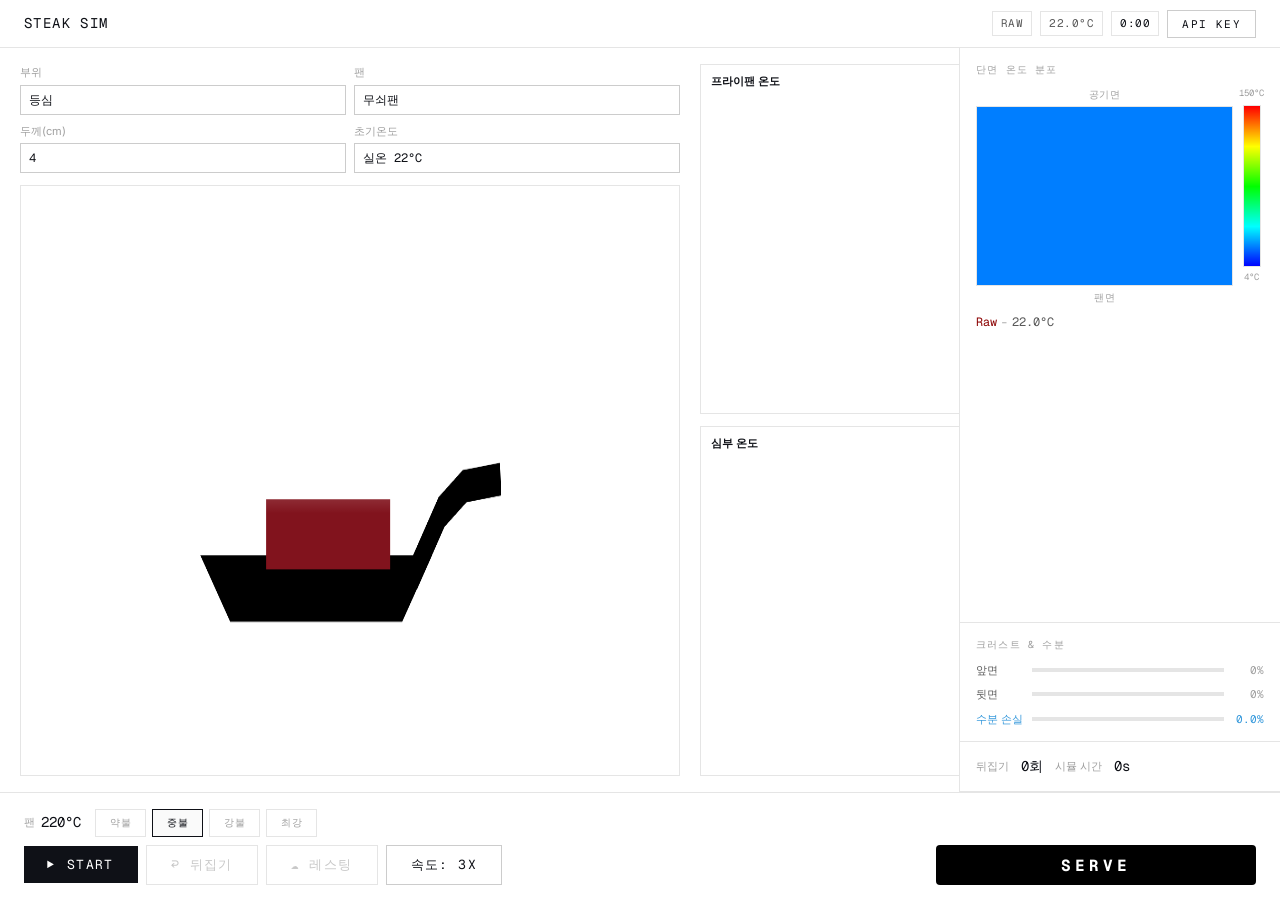
==== app.html @ b873b788 "feat: add app.html and update index.html to establish core application structure" ====
<!DOCTYPE html>
<html lang="ko">

<head>
  <meta charset="UTF-8" />
  <meta name="viewport" content="width=device-width, initial-scale=1.0" />
  <title>STEAK SIM</title>
  <link rel="preconnect" href="https://fonts.googleapis.com" />
  <link href="https://fonts.googleapis.com/css2?family=Geist+Mono:wght@300;400&family=Inter:wght@400;500&display=swap"
    rel="stylesheet" />
  <link rel="stylesheet" href="css/main.css" />
</head>

<body>

  <!-- ── HEADER ─────────────────────────────────────────── -->
  <header class="app-header">
    <div class="header-left">
      <div class="logo">STEAK SIM</div>
    </div>
    <div class="header-right">
      <span class="status-chip" id="doneness-header">RAW</span>
      <span class="status-chip" id="core-temp-header">22°C</span>
      <span class="status-chip mono" id="timer-display">0:00</span>
      <button class="btn-ghost btn-sm" id="settings-toggle">API KEY</button>
    </div>
  </header>

  <!-- ── API KEY DRAWER ────────────────────────────────── -->
  <div class="api-drawer" id="api-drawer">
    <label class="drawer-label">GEMINI API KEY</label>
    <input type="password" id="api-key-input" class="api-input" placeholder="AIza..." autocomplete="off" />
    <button class="btn-primary btn-sm" id="api-key-save">SAVE</button>
    <span class="api-status" id="api-status"></span>
  </div>

  <!-- ── MAIN ──────────────────────────────────────────── -->
  <main class="app-main">

    <!-- LEFT: Pan scene & Graph -->
    <section class="panel-left">
      <div class="panel-left-col">

      <!-- Controls grid -->
      <div class="controls-grid">
        <label class="ctrl-label">
          <span>부위</span>
          <select id="cut-select">
            <option value="tenderloin">안심</option>
            <option value="strip" selected>등심</option>
            <option value="ribeye">립아이</option>
          </select>
        </label>
        <label class="ctrl-label">
          <span>팬</span>
          <select id="pan-select">
            <option value="castiron" selected>무쇠팬</option>
            <option value="stainless">스테인레스</option>
            <option value="nonstick">코팅팬</option>
          </select>
        </label>
        <label class="ctrl-label">
          <span>두께(cm)</span>
          <input type="number" id="thickness-input" value="4" min="1" max="8" step="0.5" />
        </label>
        <label class="ctrl-label">
          <span>초기온도</span>
          <select id="initial-temp-select">
            <option value="4">냉장 4°C</option>
            <option value="22" selected>실온 22°C</option>
          </select>
        </label>
      </div>

      <!-- Pan canvas -->
      <div class="pan-wrap">
        <canvas id="pan-canvas"></canvas>
      </div>
      </div>

      <div class="panel-graph-col">
        <div class="graph-wrap">
          <div class="graph-title">프라이팬 온도</div>
          <canvas id="pan-graph-canvas"></canvas>
        </div>
        
        <div class="graph-wrap">
          <div class="graph-title">심부 온도</div>
          <canvas id="core-graph-canvas"></canvas>
        </div>
      </div>
    </section>

    <!-- RIGHT: Data panels -->
    <section class="panel-right">

      <!-- Heatmap cross-section (vertical) -->
      <div class="data-card heatmap-card">
        <div class="card-header">
          <div class="card-title">단면 온도 분포</div>
        </div>
        <div class="heatmap-wrap">
          <div class="heatmap-axis">
            <span class="heatmap-axis-label">공기면</span>
            <canvas id="heatmap-canvas"></canvas>
            <span class="heatmap-axis-label">팬면</span>
          </div>
          <div class="heatmap-colorbar">
            <span class="colorbar-label">150°C</span>
            <canvas id="colorbar-canvas" width="16" height="160"></canvas>
            <span class="colorbar-label">4°C</span>
          </div>
        </div>
        <div class="doneness-badge" style="margin-top:8px;">
          <span id="doneness-label">Raw</span>
          <span class="text-muted">–</span>
          <span id="core-temp">22°C</span>
        </div>
      </div>

      <!-- Crust gauges -->
      <div class="data-card">
        <div class="card-title">크러스트 & 수분</div>
        <div class="gauge-row">
          <span class="gauge-label">앞면</span>
          <div class="gauge-track">
            <div class="gauge-fill" id="crust-front-bar" style="width:0%"></div>
          </div>
          <span class="gauge-val" id="crust-front-val">0%</span>
        </div>
        <div class="gauge-row">
          <span class="gauge-label">뒷면</span>
          <div class="gauge-track">
            <div class="gauge-fill" id="crust-back-bar" style="width:0%"></div>
          </div>
          <span class="gauge-val" id="crust-back-val">0%</span>
        </div>
        <div class="gauge-row">
          <span class="gauge-label" style="color: #3498DB;">수분 손실</span>
          <div class="gauge-track">
            <div class="gauge-fill" id="water-fill" style="width:0%; background: #3498DB;"></div>
          </div>
          <span class="gauge-val" id="water-val" style="color: #3498DB;">0%</span>
        </div>
      </div>

      <!-- Flip count -->
      <div class="data-card data-card--row">
        <span class="text-muted">뒤집기</span>
        <span class="mono" id="flip-count">0회</span>
        <span class="text-muted">시뮬 시간</span>
        <span class="mono" id="sim-time">0s</span>
      </div>

    </section>
  </main>

  <!-- ── FOOTER ─────────────────────────────────────────── -->
  <footer class="app-footer">
    <div class="footer-fire">
      <span class="text-muted">팬</span>
      <span id="pan-temp-display" class="mono" style="margin-right: 8px;">220°C</span>
      <button class="fire-btn" data-power="100" data-label="약불">약불</button>
      <button class="fire-btn active" data-power="150" data-label="중불">중불</button>
      <button class="fire-btn" data-power="250" data-label="강불">강불</button>
      <button class="fire-btn" data-power="400" data-label="최강">최강</button>
    </div>
    <div class="footer-actions" style="display: flex; width: 100%;">
      <button class="btn-primary" id="start-btn">▶ START</button>
      <button class="btn-ghost" id="flip-btn" disabled>↩ 뒤집기</button>
      <button class="btn-ghost" id="rest-btn" disabled>☁ 레스팅</button>
      <button class="btn-ghost" id="speed-btn">속도: 3x</button>

      <div style="flex: 1;"></div>
      
      <button id="serve-btn" class="btn-primary" style="height: 40px; width: 320px; font-size: 16px; font-weight: bold; background: #000000; color: #ffffff; border: none; letter-spacing: 4px; border-radius: 4px;">SERVE</button>
    </div>
  </footer>

  <!-- ── RESULT MODAL ──────────────────────────────────────── -->
  <div id="result-modal" class="modal-overlay">
    <div class="modal-content">
      <h2 style="margin-top: 0;">스테이크 완성! 🎉</h2>
      <div id="result-summary" style="margin: 20px 0; line-height: 1.6; font-size: 15px;"></div>
      <button id="close-modal-btn" class="btn-primary" style="width: 100%; height: 48px; font-size: 16px;">다시 굽기</button>
    </div>
  </div>

  <!-- ── TOAST ─────────────────────────────────────────── -->
  <div id="toast" class="toast">알림</div>

  <!-- ── SCRIPTS ───────────────────────────────────────── -->
  <script src="js/constants.js"></script>
  <script src="js/physics.js"></script>
  <script src="js/reactions.js"></script>
  <script src="js/gemini.js"></script>
  <script src="js/ui.js"></script>
  <script src="js/app.js"></script>
</body>

</html>
---- css/main.css ----
/* ── DESIGN TOKENS (light) ───────────────────────────── */
:root {
  --bg:           #ffffff;
  --surface:      rgba(0,0,0,0.02);
  --surface-hover:rgba(0,0,0,0.05);
  --border:       rgba(0,0,0,0.10);
  --border-strong:rgba(0,0,0,0.20);

  --text-primary:   #0f1117;
  --text-secondary: rgba(0,0,0,0.65);
  --text-muted:     rgba(0,0,0,0.38);
  --text-disabled:  rgba(0,0,0,0.22);

  --focus-ring: rgb(59,130,246);

  --font-mono: 'Geist Mono', ui-monospace, 'SFMono-Regular', 'Courier New', monospace;
  --font-body: 'Inter', system-ui, sans-serif;

  --radius: 0px;
  --header-h: 48px;
  --footer-h: 108px;
}

/* ── RESET ────────────────────────────────────────── */
*, *::before, *::after { box-sizing: border-box; margin: 0; padding: 0; }

html, body {
  height: 100%;
  background: var(--bg);
  color: var(--text-primary);
  font-family: var(--font-body);
  font-size: 14px;
  line-height: 1.5;
  overflow: hidden;
}

/* ── HEADER ───────────────────────────────────────── */
.app-header {
  position: fixed;
  top: 0; left: 0; right: 0;
  height: var(--header-h);
  display: flex;
  align-items: center;
  justify-content: space-between;
  padding: 0 24px;
  border-bottom: 1px solid var(--border);
  background: var(--bg);
  z-index: 100;
}

.logo {
  font-family: var(--font-mono);
  font-size: 14px;
  font-weight: 400;
  letter-spacing: 1.4px;
  text-transform: uppercase;
}

.divider {
  color: var(--text-muted);
  margin: 0 12px;
}

.header-sub {
  font-family: var(--font-mono);
  font-size: 12px;
  color: var(--text-secondary);
  letter-spacing: 0.5px;
}

.header-left, .header-right {
  display: flex;
  align-items: center;
  gap: 8px;
}

.status-chip {
  font-family: var(--font-mono);
  font-size: 11px;
  letter-spacing: 0.5px;
  padding: 3px 8px;
  border: 1px solid var(--border);
  color: var(--text-secondary);
}

.status-chip.mono { color: var(--text-primary); }

/* ── API KEY DRAWER ───────────────────────────────── */
.api-drawer {
  position: fixed;
  top: var(--header-h);
  right: 0;
  display: none;
  align-items: center;
  gap: 8px;
  padding: 8px 24px;
  background: var(--bg);
  border-bottom: 1px solid var(--border);
  border-left: 1px solid var(--border);
  z-index: 99;
}
.api-drawer.open { display: flex; }

.drawer-label {
  font-family: var(--font-mono);
  font-size: 11px;
  letter-spacing: 1px;
  color: var(--text-muted);
}

.api-input {
  width: 280px;
  background: transparent;
  border: 1px solid var(--border-strong);
  color: var(--text-primary);
  font-family: var(--font-mono);
  font-size: 12px;
  padding: 6px 10px;
  outline: none;
  border-radius: var(--radius);
}
.api-input:focus { border-color: var(--focus-ring); }
.api-input::placeholder { color: var(--text-disabled); }

.api-status {
  font-size: 12px;
  color: var(--text-muted);
}

/* ── MAIN LAYOUT ──────────────────────────────────── */
.app-main {
  position: fixed;
  top: var(--header-h);
  bottom: var(--footer-h);
  left: 0; right: 0;
  display: grid;
  grid-template-columns: 1fr 320px;
  overflow: hidden;
}

/* ── LEFT PANEL ───────────────────────────────────── */
.panel-left {
  display: flex;
  flex-direction: row;
  gap: 20px;
  padding: 16px 0px 16px 20px;
  border-right: 1px solid var(--border);
  overflow: hidden;
}

.panel-left-col {
  display: flex;
  flex-direction: column;
  gap: 12px;
  flex: 1;
  min-width: 0;
}

.panel-graph-col {
  display: flex;
  flex-direction: column;
  gap: 12px;
  width: 260px;
  flex-shrink: 0;
  margin-right: -1px; /* Align perfectly with border */
}

.graph-wrap {
  flex: 1;
  border: 1px solid var(--border);
  border-right: none; /* Connect to right panel border */
  background: #ffffff;
  position: relative;
  min-height: 120px;
  aspect-ratio: 1 / 1;
  align-self: flex-end;
  width: 100%;
}

.graph-title {
  position: absolute;
  top: 8px;
  left: 10px;
  font-weight: bold;
  font-size: 11px;
  color: var(--text-primary);
  z-index: 10;
  pointer-events: none;
}

#pan-graph-canvas, #core-graph-canvas {
  width: 100%;
  height: 100%;
  display: block;
}

.panel-tag {
  font-family: var(--font-mono);
  font-size: 11px;
  letter-spacing: 1px;
  text-transform: uppercase;
  padding: 4px 12px;
  border: 1px solid var(--border);
  color: var(--text-secondary);
  align-self: flex-start;
}

.gemini-row {
  display: flex;
  align-items: center;
  gap: 8px;
}

#steak-image { display: none; }

.pan-wrap {
  flex: 1;
  display: flex;
  align-items: center;
  justify-content: center;
  border: 1px solid var(--border);
  background: #ffffff;
  min-height: 240px;
}

#pan-canvas {
  width: 100%;
  height: 100%;
  display: block;
}

/* Controls grid above pan */
.controls-grid {
  display: grid;
  grid-template-columns: 1fr 1fr;
  gap: 8px;
}

.ctrl-label {
  display: flex;
  flex-direction: column;
  gap: 4px;
  font-size: 11px;
  color: var(--text-secondary);
}

.ctrl-label span { font-size: 11px; color: var(--text-muted); }

.ctrl-label select,
.ctrl-label input {
  background: transparent;
  border: 1px solid var(--border-strong);
  color: var(--text-primary);
  font-family: var(--font-mono);
  font-size: 12px;
  padding: 6px 8px;
  outline: none;
  border-radius: var(--radius);
  width: 100%;
  appearance: none;
  -webkit-appearance: none;
}
.ctrl-label select:focus,
.ctrl-label input:focus { border-color: var(--focus-ring); }

/* ── RIGHT PANEL ──────────────────────────────────── */
.panel-right {
  display: flex;
  flex-direction: column;
  gap: 0;
  overflow-y: auto;
}

.data-card {
  padding: 14px 16px;
  border-bottom: 1px solid var(--border);
}

.data-card--row {
  display: flex;
  align-items: center;
  gap: 12px;
  flex-wrap: wrap;
}

.card-title {
  font-family: var(--font-mono);
  font-size: 10px;
  letter-spacing: 1.2px;
  text-transform: uppercase;
  color: var(--text-muted);
  margin-bottom: 10px;
}

/* Heatmap (vertical) */
.heatmap-card { flex: 1; min-height: 0; }

.card-header {
  display: flex;
  align-items: center;
  justify-content: space-between;
  margin-bottom: 10px;
}
.card-header .card-title { margin-bottom: 0; }

.heatmap-wrap {
  display: flex;
  gap: 6px;
  align-items: stretch;
}

.heatmap-axis {
  flex: 1;
  display: flex;
  flex-direction: column;
  align-items: stretch;
  gap: 4px;
}

.heatmap-axis-label {
  font-size: 10px;
  color: var(--text-muted);
  letter-spacing: 0.5px;
  text-align: center;
}

#heatmap-canvas {
  width: 100%;
  height: 180px;
  display: block;
  border: 1px solid var(--border);
}

/* Colorbar */
.heatmap-colorbar {
  display: flex;
  flex-direction: column;
  align-items: center;
  gap: 4px;
}

#colorbar-canvas {
  display: block;
  border: 1px solid var(--border);
}

.colorbar-label {
  font-family: var(--font-mono);
  font-size: 9px;
  color: var(--text-muted);
  white-space: nowrap;
}

.doneness-badge {
  display: flex;
  align-items: center;
  gap: 4px;
  font-family: var(--font-mono);
  font-size: 12px;
  color: var(--text-primary);
}

#core-temp { color: var(--text-secondary); }

/* Gauges */
.gauge-row {
  display: flex;
  align-items: center;
  gap: 8px;
  margin-bottom: 8px;
}
.gauge-row:last-child { margin-bottom: 0; }

.gauge-label {
  font-size: 11px;
  color: var(--text-secondary);
  width: 48px;
  flex-shrink: 0;
}

.gauge-track {
  flex: 1;
  height: 4px;
  background: var(--border);
  overflow: hidden;
}

.gauge-fill {
  height: 100%;
  background: var(--text-primary);
  width: 0%;
  transition: width 0.3s ease;
}

.gauge-val {
  font-family: var(--font-mono);
  font-size: 11px;
  color: var(--text-muted);
  width: 32px;
  text-align: right;
}

/* Fire buttons */
.fire-btn {
  padding: 6px 14px;
  background: transparent;
  border: 1px solid var(--border);
  color: var(--text-muted);
  font-family: var(--font-mono);
  font-size: 10px;
  letter-spacing: 0.5px;
  text-transform: uppercase;
  cursor: pointer;
  transition: border-color 0.15s, color 0.15s;
  border-radius: var(--radius);
}
.fire-btn:hover { border-color: var(--border-strong); color: var(--text-secondary); }
.fire-btn.active {
  border-color: var(--text-primary);
  color: var(--text-primary);
  background: var(--surface);
}


/* ── FOOTER ───────────────────────────────────────── */
.app-footer {
  position: fixed;
  bottom: 0; left: 0; right: 0;
  height: var(--footer-h);
  display: flex;
  flex-direction: column;
  justify-content: center;
  gap: 8px;
  padding: 10px 24px;
  border-top: 1px solid var(--border);
  background: var(--bg);
  z-index: 100;
}

.footer-fire {
  display: flex;
  align-items: center;
  gap: 6px;
}

.fire-sep {
  flex: 1;
}

.footer-actions {
  display: flex;
  align-items: center;
  gap: 8px;
}

/* ── BUTTONS ──────────────────────────────────────── */
.btn-primary {
  background: #0f1117;
  color: #ffffff;
  border: none;
  padding: 10px 24px;
  font-family: var(--font-mono);
  font-size: 13px;
  font-weight: 400;
  letter-spacing: 1.4px;
  text-transform: uppercase;
  cursor: pointer;
  border-radius: var(--radius);
  transition: background 0.15s;
}
.btn-primary:hover { background: #2a2d36; }
.btn-primary:disabled { background: var(--text-disabled); cursor: not-allowed; color: #ffffff; }

.btn-ghost {
  background: transparent;
  color: var(--text-primary);
  border: 1px solid var(--border-strong);
  padding: 10px 24px;
  font-family: var(--font-mono);
  font-size: 13px;
  font-weight: 400;
  letter-spacing: 1.4px;
  text-transform: uppercase;
  cursor: pointer;
  border-radius: var(--radius);
  transition: background 0.15s, color 0.15s;
}
.btn-ghost:hover { background: var(--surface-hover); }
.btn-ghost:disabled {
  color: var(--text-disabled);
  border-color: var(--border);
  cursor: not-allowed;
  background: transparent;
}

.btn-sm {
  padding: 6px 14px;
  font-size: 11px;
}

/* ── UTILITY ──────────────────────────────────────── */
.mono  { font-family: var(--font-mono); }
.text-muted { color: var(--text-muted); font-size: 11px; }

/* ── TOAST ────────────────────────────────────────── */
.toast {
  position: fixed;
  bottom: calc(var(--footer-h) + 12px);
  left: 50%;
  transform: translate(-50%, 0);
  transition: opacity 0.3s, transform 0.3s;
  background: #0f1117;
  color: #ffffff;
  font-family: var(--font-mono);
  font-size: 12px;
  letter-spacing: 0.5px;
  padding: 8px 20px;
  opacity: 0;
  pointer-events: none;
  white-space: nowrap;
  z-index: 200;
}
.toast.visible { opacity: 1; }

/* ── SCROLLBAR ─────────────────────────────────────────────── */
::-webkit-scrollbar { width: 4px; height: 4px; }
::-webkit-scrollbar-track { background: transparent; }
::-webkit-scrollbar-thumb { background: var(--border-strong); }

/* ── MODAL ───────────────────────────────────────────────── */
.modal-overlay {
  position: fixed;
  top: 0; left: 0; width: 100vw; height: 100vh;
  background: rgba(0,0,0,0.6);
  display: flex;
  align-items: center;
  justify-content: center;
  z-index: 1000;
  opacity: 0;
  pointer-events: none;
  transition: opacity 0.3s;
}

.modal-overlay.open {
  opacity: 1;
  pointer-events: auto;
}

.modal-content {
  background: #ffffff;
  padding: 30px;
  border-radius: 8px;
  width: 440px;
  box-shadow: 0 10px 30px rgba(0,0,0,0.3);
  text-align: center;
}
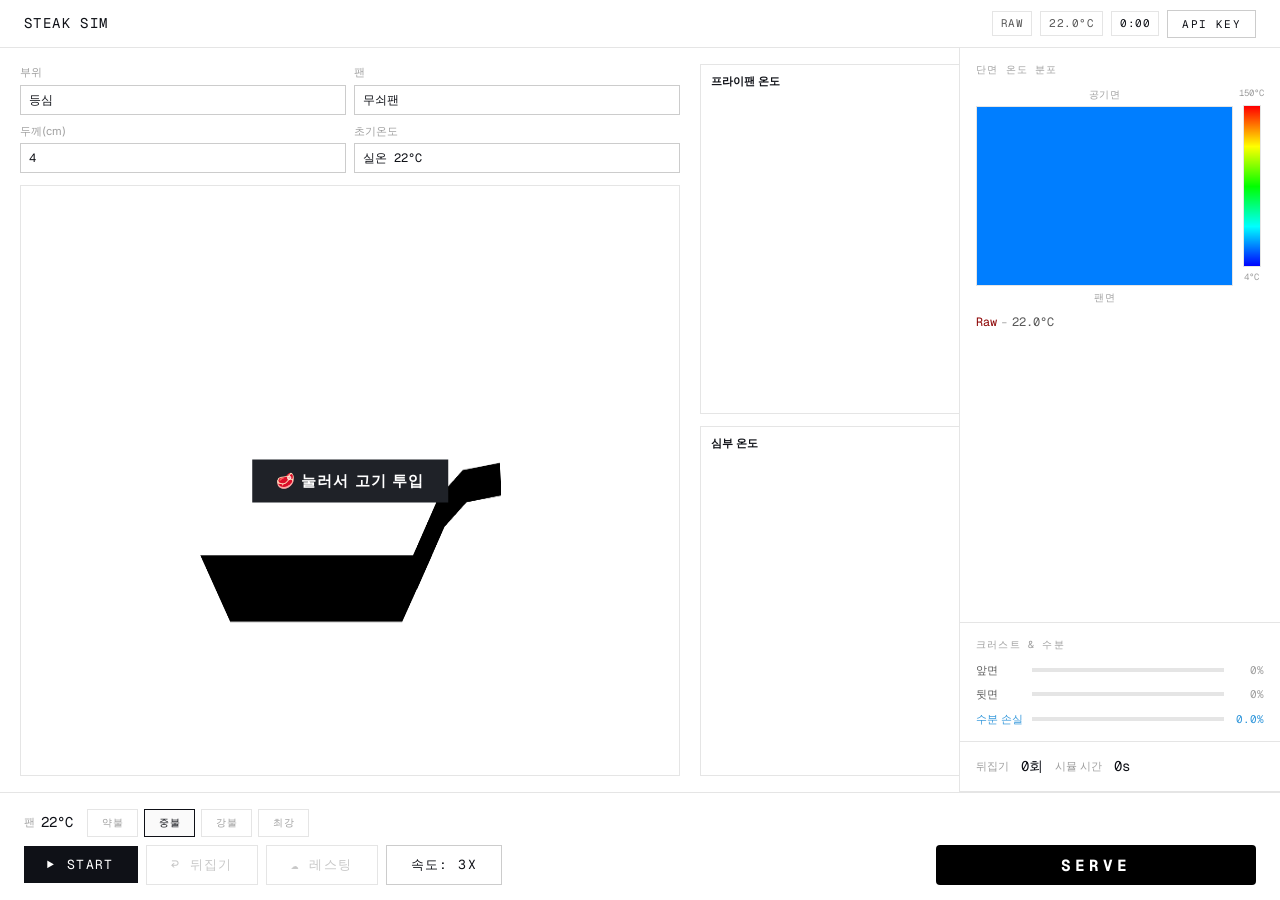
==== commit 1246823f: "feat: enhance steak simulation with meat addition functionality and UI updates" ====
--- a/app.html
+++ b/app.html
@@ -73,8 +73,9 @@
       </div>
 
       <!-- Pan canvas -->
-      <div class="pan-wrap">
+      <div class="pan-wrap" style="position: relative;">
         <canvas id="pan-canvas"></canvas>
+        <button id="add-meat-btn" style="position: absolute; top: 50%; left: 50%; transform: translate(-50%, -50%); padding: 12px 24px; font-size: 15px; font-weight: bold; background: #1f2228; color: #fff; border: none; cursor: pointer; letter-spacing: 1px; display: none;">🥩 눌러서 고기 투입</button>
       </div>
       </div>
 
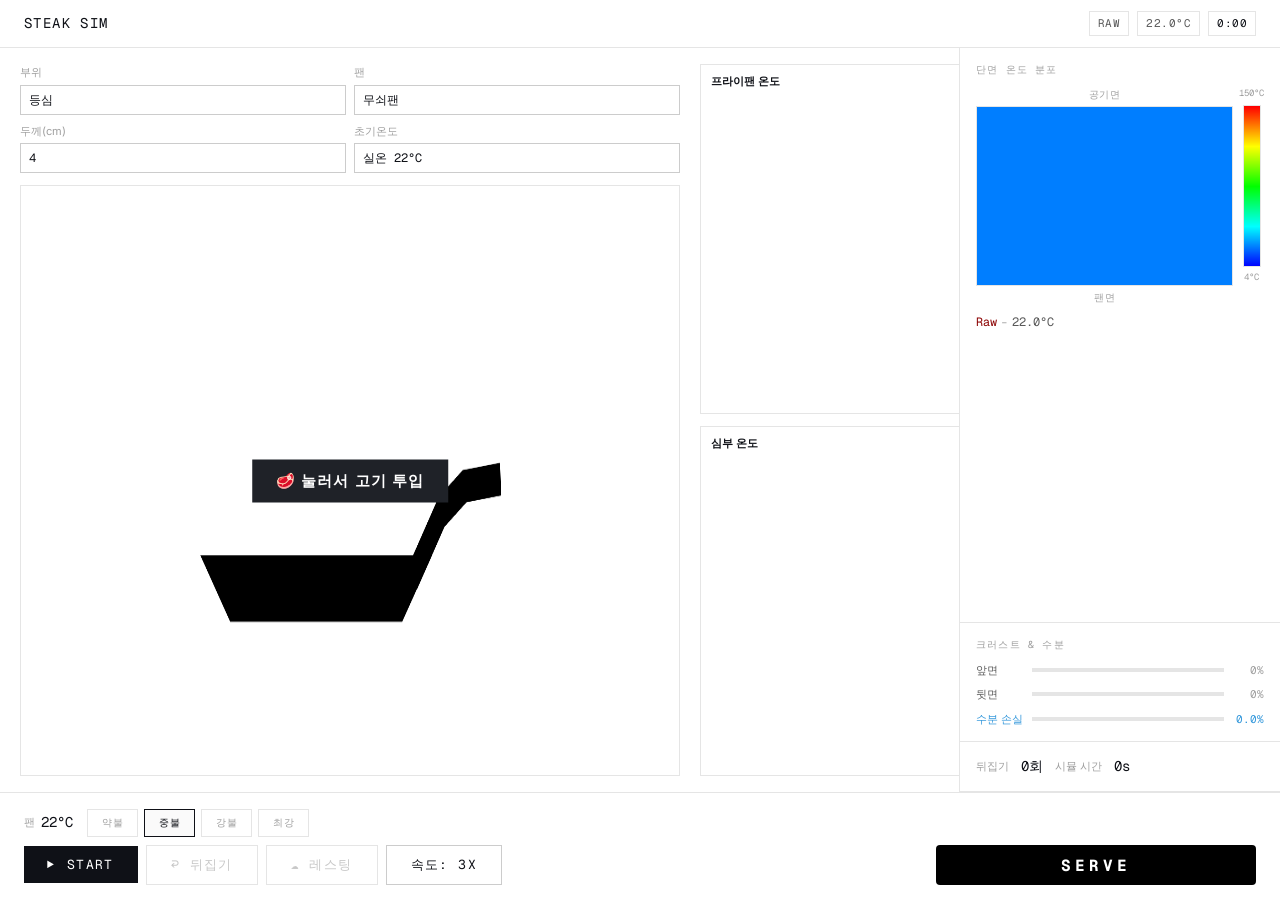
==== commit 1db0c6a7: "last commit" ====
--- a/app.html
+++ b/app.html
@@ -22,19 +22,10 @@
       <span class="status-chip" id="doneness-header">RAW</span>
       <span class="status-chip" id="core-temp-header">22°C</span>
       <span class="status-chip mono" id="timer-display">0:00</span>
-      <button class="btn-ghost btn-sm" id="settings-toggle">API KEY</button>
     </div>
   </header>
 
-  <!-- ── API KEY DRAWER ────────────────────────────────── -->
-  <div class="api-drawer" id="api-drawer">
-    <label class="drawer-label">GEMINI API KEY</label>
-    <input type="password" id="api-key-input" class="api-input" placeholder="AIza..." autocomplete="off" />
-    <button class="btn-primary btn-sm" id="api-key-save">SAVE</button>
-    <span class="api-status" id="api-status"></span>
-  </div>
-
-  <!-- ── MAIN ──────────────────────────────────────────── -->
+<!-- ── MAIN ──────────────────────────────────────────── -->
   <main class="app-main">
 
     <!-- LEFT: Pan scene & Graph -->
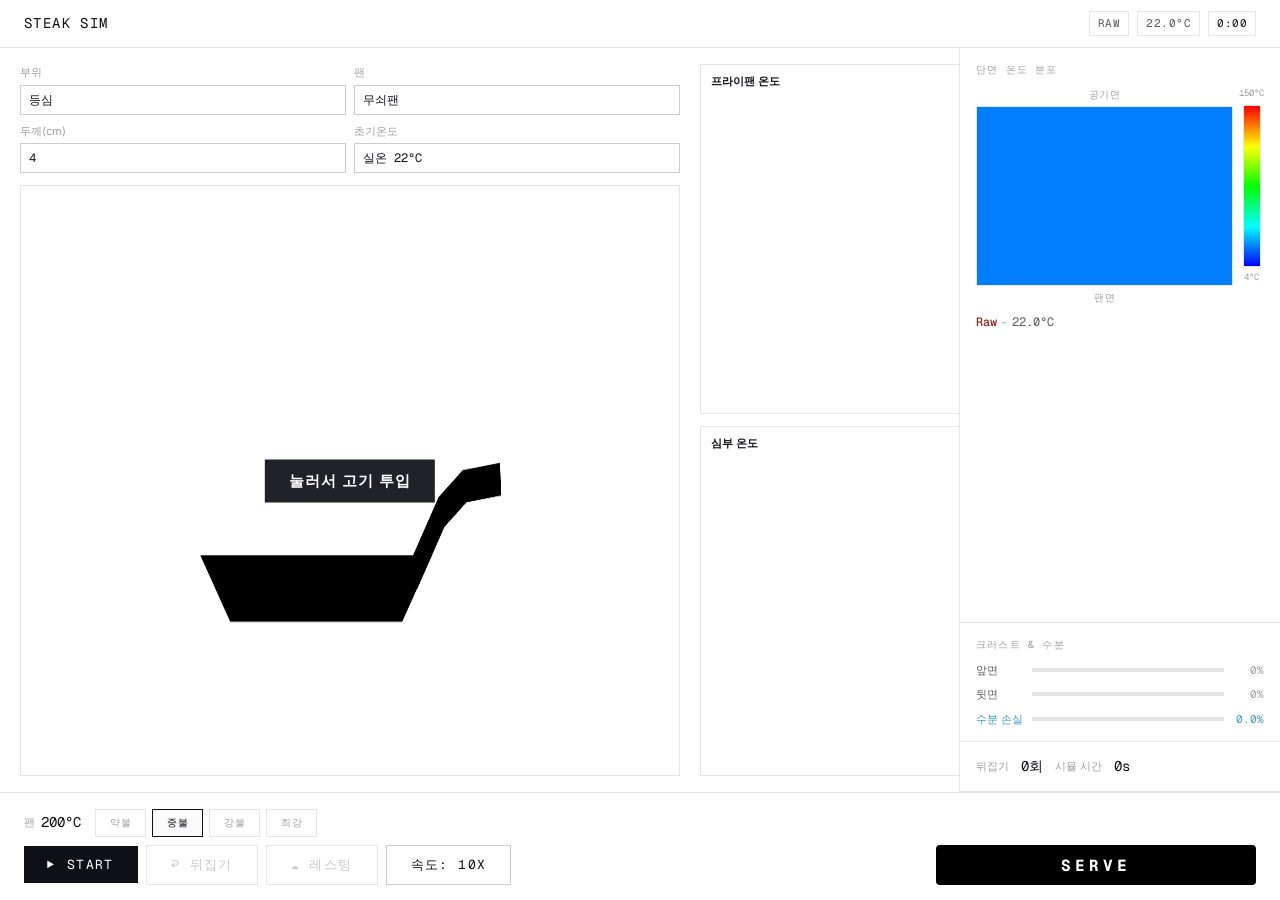
==== commit 58a3079f: "feat: update navigation and improve simulation speed settings" ====
--- a/app.html
+++ b/app.html
@@ -66,7 +66,7 @@
       <!-- Pan canvas -->
       <div class="pan-wrap" style="position: relative;">
         <canvas id="pan-canvas"></canvas>
-        <button id="add-meat-btn" style="position: absolute; top: 50%; left: 50%; transform: translate(-50%, -50%); padding: 12px 24px; font-size: 15px; font-weight: bold; background: #1f2228; color: #fff; border: none; cursor: pointer; letter-spacing: 1px; display: none;">🥩 눌러서 고기 투입</button>
+        <button id="add-meat-btn" style="position: absolute; top: 50%; left: 50%; transform: translate(-50%, -50%); padding: 12px 24px; font-size: 15px; font-weight: bold; background: #1f2228; color: #fff; border: none; cursor: pointer; letter-spacing: 1px; display: none;">눌러서 고기 투입</button>
       </div>
       </div>
 
@@ -161,7 +161,7 @@
       <button class="btn-primary" id="start-btn">▶ START</button>
       <button class="btn-ghost" id="flip-btn" disabled>↩ 뒤집기</button>
       <button class="btn-ghost" id="rest-btn" disabled>☁ 레스팅</button>
-      <button class="btn-ghost" id="speed-btn">속도: 3x</button>
+      <button class="btn-ghost" id="speed-btn">속도: 10x</button>
 
       <div style="flex: 1;"></div>
       
